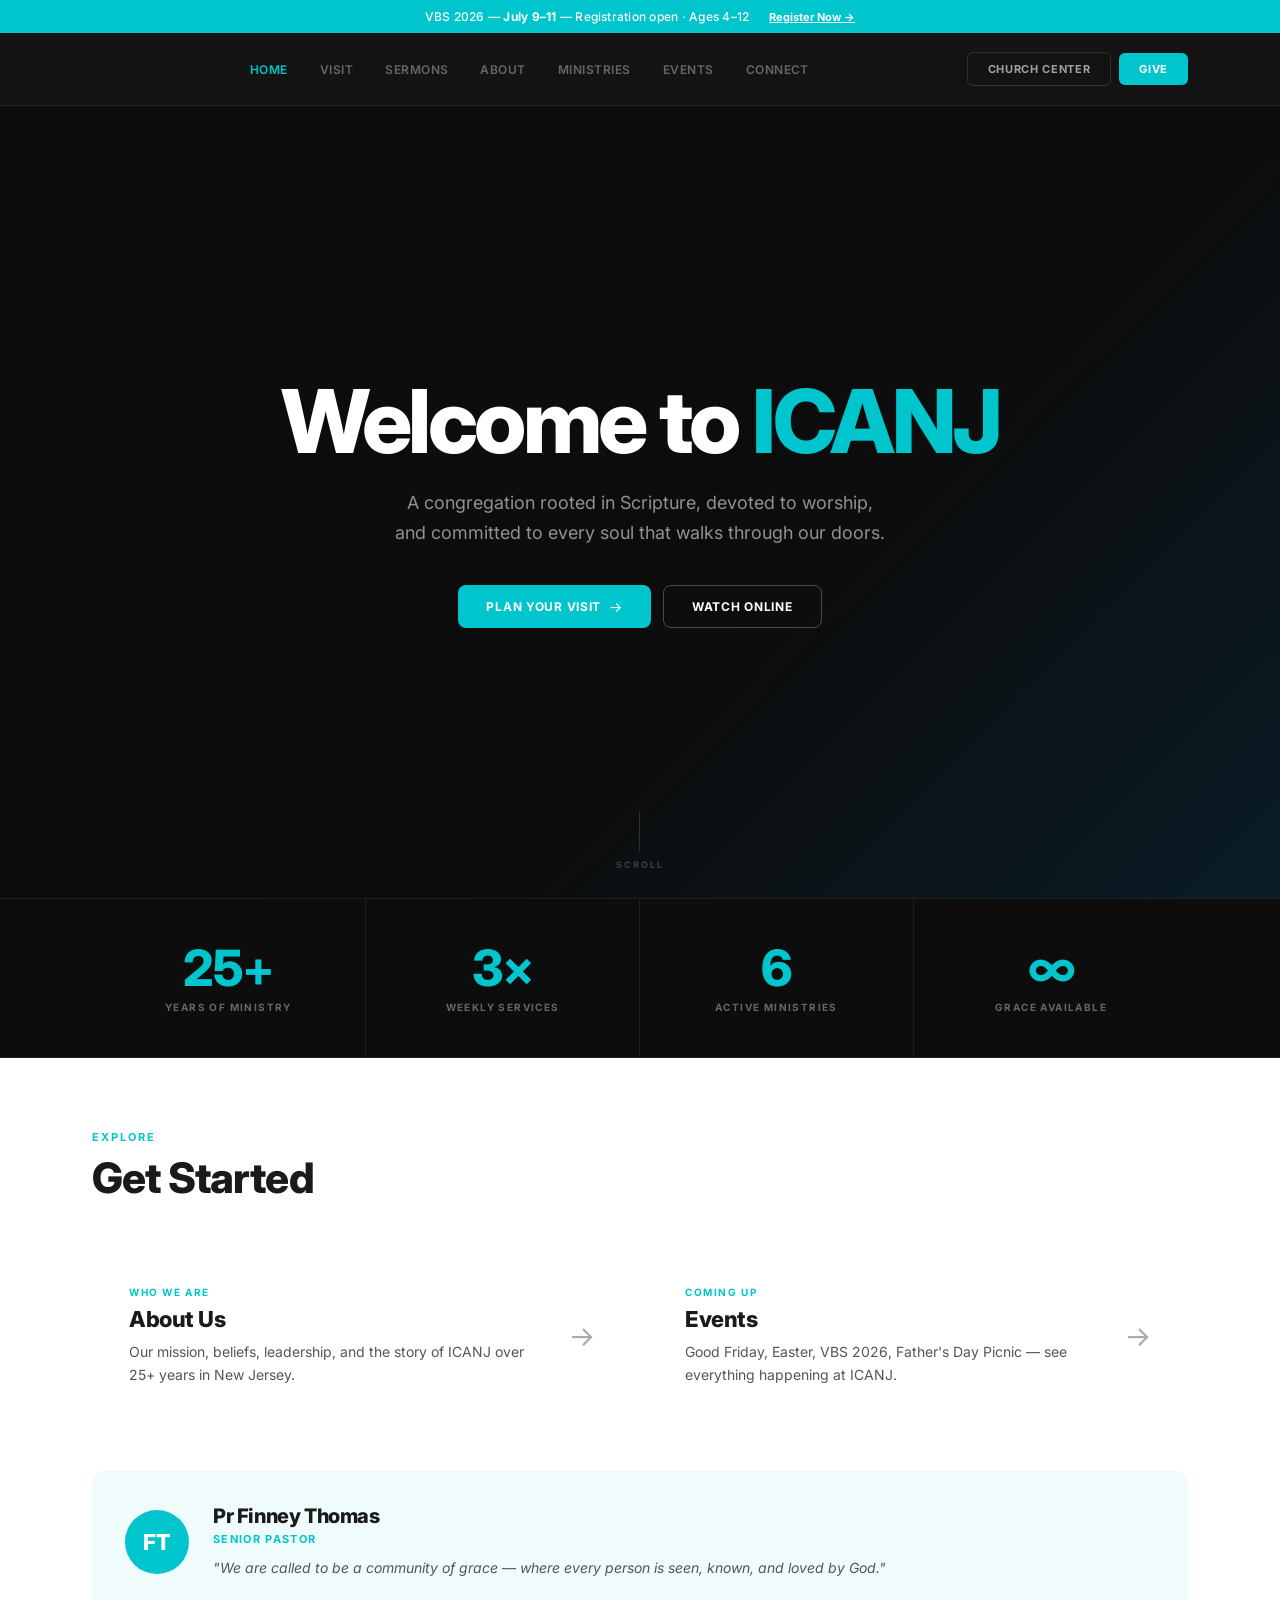
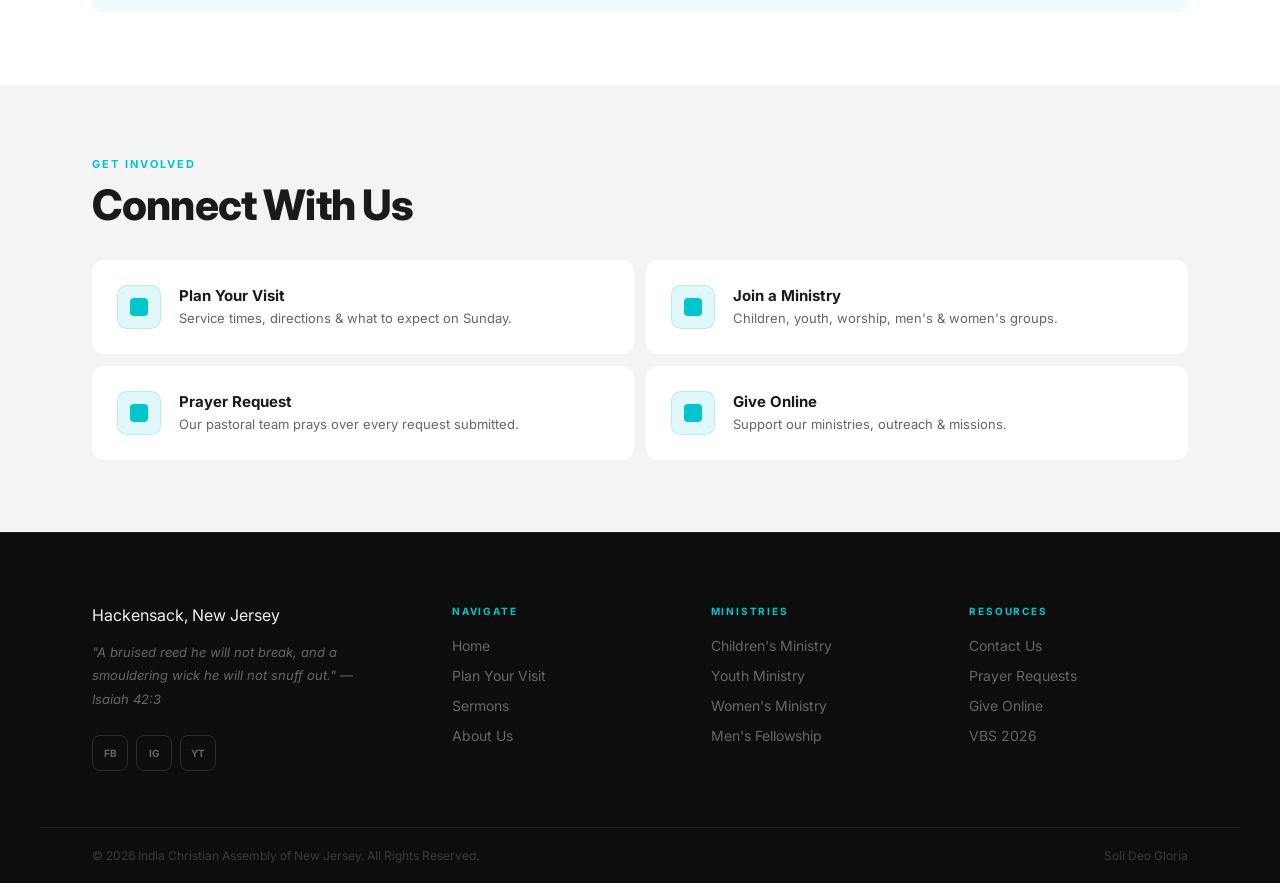
==== index.html @ a358fcdb "Add files via upload" ====
<!DOCTYPE html>
<html lang="en">
<head>
<meta charset="UTF-8"/><meta name="viewport" content="width=device-width,initial-scale=1.0"/>
<title>ICANJ – India Christian Assembly, New Jersey</title>
<link rel="stylesheet" href="style.css"/>
<style>
/* HERO */
.hero{position:relative;min-height:calc(100vh - 108px);display:flex;align-items:center;justify-content:center;overflow:hidden;background:#0d0d0d;}
.hero-vid{position:absolute;inset:0;width:100%;height:100%;pointer-events:none;}
.hero-vid iframe{position:absolute;top:50%;left:50%;transform:translate(-50%,-50%);width:177.78vh;min-width:100%;height:56.25vw;min-height:100%;pointer-events:none;opacity:0.55;}
.hero-overlay{position:absolute;inset:0;background:linear-gradient(135deg,rgba(13,13,13,0.85) 0%,rgba(13,13,13,0.6) 60%,rgba(0,100,160,0.18) 100%);}
.hero-content{position:relative;z-index:2;text-align:center;padding:0 24px;max-width:780px;}
.hero h1{font-family:'Inter',sans-serif;font-size:clamp(44px,7vw,88px);font-weight:800;color:#fff;line-height:1.04;letter-spacing:-0.04em;margin-bottom:20px;}
.hero h1 em{font-style:normal;color:var(--blue);}
.hero-sub{font-size:18px;font-weight:400;color:rgba(255,255,255,0.55);line-height:1.7;max-width:500px;margin:0 auto 36px;}
.hero-btns{display:flex;gap:12px;justify-content:center;flex-wrap:wrap;}
.hero-scroll{position:absolute;bottom:28px;left:50%;transform:translateX(-50%);z-index:2;display:flex;flex-direction:column;align-items:center;gap:8px;}
.hero-scroll-line{width:1px;height:40px;background:rgba(255,255,255,0.15);}
.hero-scroll span{font-size:9px;font-weight:700;letter-spacing:0.22em;text-transform:uppercase;color:rgba(255,255,255,0.2);}

/* QUICK LINKS — 2 big cards */
.quick-links{display:grid;grid-template-columns:1fr 1fr;gap:16px;margin-top:48px;}
.ql-card{background:#ffffff;border:1px solid var(--border);border-radius:14px;padding:36px;display:flex;align-items:center;justify-content:space-between;gap:24px;transition:border-color 0.2s;cursor:pointer;text-decoration:none;color:inherit;}
.ql-card:hover{border-color:var(--blue);}
.ql-card:hover .ql-arrow{color:var(--blue);transform:translateX(4px);}
.ql-eyebrow{font-size:10px;font-weight:700;letter-spacing:0.16em;text-transform:uppercase;color:var(--blue);margin-bottom:8px;}
.ql-title{font-size:22px;font-weight:800;color:#1a1a1a;letter-spacing:-0.02em;margin-bottom:8px;}
.ql-sub{font-size:14px;color:#555;line-height:1.65;}
.ql-arrow{font-size:28px;color:#aaa;transition:all 0.2s;flex-shrink:0;}

/* PASTOR */
.pastor-card{background:#f0fbfc;border:1px solid var(--border);border-radius:14px;padding:32px;display:flex;align-items:center;gap:24px;margin-top:48px;}
.pastor-av{width:64px;height:64px;border-radius:50%;background:var(--blue);display:flex;align-items:center;justify-content:center;font-size:22px;font-weight:800;color:#fff;flex-shrink:0;}
.pastor-name{font-size:20px;font-weight:800;color:#1a1a1a;letter-spacing:-0.02em;margin-bottom:4px;}
.pastor-role{font-size:11px;font-weight:700;letter-spacing:0.12em;text-transform:uppercase;color:var(--blue);margin-bottom:10px;}
.pastor-quote{font-size:14px;color:#555;line-height:1.7;font-style:italic;}

/* STATS */
.stats-band{background:var(--dark);border-top:1px solid var(--border);border-bottom:1px solid var(--border);}
.stats-inner{max-width:1200px;margin:0 auto;padding:0 52px;display:grid;grid-template-columns:repeat(4,1fr);}
.stat{padding:44px 32px;border-right:1px solid var(--border);text-align:center;}
.stat:last-child{border-right:none;}
.stat-n{font-size:50px;font-weight:800;color:var(--blue);letter-spacing:-0.03em;line-height:1;margin-bottom:8px;}
.stat-n b{color:var(--blue);}
.stat-l{font-size:10px;font-weight:700;letter-spacing:0.14em;text-transform:uppercase;color:var(--muted);}

/* CONNECT */
.connect-grid{display:grid;grid-template-columns:repeat(2,1fr);gap:12px;margin-top:32px;}
.cn-card{background:#ffffff;border-radius:12px;padding:24px;display:flex;align-items:center;gap:18px;border:1px solid var(--border);transition:border-color 0.2s;cursor:pointer;text-decoration:none;color:inherit;}
.cn-card:hover{border-color:var(--blue);}
.cn-icon{width:44px;height:44px;border-radius:10px;background:var(--blue-light);border:1px solid rgba(0,197,205,0.2);display:flex;align-items:center;justify-content:center;flex-shrink:0;}
.cn-icon-dot{width:18px;height:18px;background:var(--blue);border-radius:4px;}
.cn-title{font-size:15px;font-weight:700;color:#1a1a1a;margin-bottom:4px;}
.cn-sub{font-size:13px;color:#666;line-height:1.5;}

@media(max-width:1024px){
  .hero{min-height:auto;padding:100px 0 80px;}
  .hero-scroll{display:none;}
  .quick-links{grid-template-columns:1fr;}
  .stats-inner{padding:0 16px;grid-template-columns:repeat(2,1fr);}
  .stat{padding:28px 16px;}
  .connect-grid{grid-template-columns:1fr;}
  .pastor-card{flex-direction:column;text-align:center;}
}
@media(max-width:480px){
  .hero h1{font-size:38px;}
  .stat-n{font-size:38px;}
}
</style>
</head>
<body>
<script src="header.js"></script>

<section class="hero">
  <div class="hero-vid">
    <iframe src="https://www.youtube.com/embed/J9h4VWP13VI?autoplay=1&mute=1&loop=1&playlist=J9h4VWP13VI&controls=0&showinfo=0&rel=0&modestbranding=1&iv_load_policy=3&disablekb=1&playsinline=1&start=8" frameborder="0" allow="autoplay; encrypted-media" allowfullscreen title="Hero background"></iframe>
  </div>
  <div class="hero-overlay"></div>
  <div class="hero-content">
    <h1>Welcome to <em>ICANJ</em></h1>
    <p class="hero-sub">A congregation rooted in Scripture, devoted to worship, and committed to every soul that walks through our doors.</p>
    <div class="hero-btns">
      <a href="visit.html" class="btn btn-primary btn-arrow">Plan Your Visit</a>
      <a href="sermons.html" class="btn btn-outline-light">Watch Online</a>
    </div>
  </div>
  <div class="hero-scroll"><div class="hero-scroll-line"></div><span>Scroll</span></div>
</section>

<div class="stats-band">
  <div class="stats-inner">
    <div class="stat"><div class="stat-n">25<b>+</b></div><div class="stat-l">Years of Ministry</div></div>
    <div class="stat"><div class="stat-n">3<b>×</b></div><div class="stat-l">Weekly Services</div></div>
    <div class="stat"><div class="stat-n">6</div><div class="stat-l">Active Ministries</div></div>
    <div class="stat"><div class="stat-n"><b>∞</b></div><div class="stat-l">Grace Available</div></div>
  </div>
</div>

<section class="section" style="background:#ffffff;">
  <div class="container">
    <span class="eyebrow">Explore</span>
    <h2 class="section-title">Get Started</h2>
    <div class="quick-links">
      <a href="about.html" class="ql-card">
        <div><div class="ql-eyebrow">Who We Are</div><div class="ql-title">About Us</div><p class="ql-sub">Our mission, beliefs, leadership, and the story of ICANJ over 25+ years in New Jersey.</p></div>
        <div class="ql-arrow">→</div>
      </a>
      <a href="events.html" class="ql-card">
        <div><div class="ql-eyebrow">Coming Up</div><div class="ql-title">Events</div><p class="ql-sub">Good Friday, Easter, VBS 2026, Father's Day Picnic — see everything happening at ICANJ.</p></div>
        <div class="ql-arrow">→</div>
      </a>
    </div>
    <div class="pastor-card">
      <div class="pastor-av">FT</div>
      <div>
        <div class="pastor-name">Pr Finney Thomas</div>
        <div class="pastor-role">Senior Pastor</div>
        <div class="pastor-quote">"We are called to be a community of grace — where every person is seen, known, and loved by God."</div>
      </div>
    </div>
  </div>
</section>

<section class="section" style="background:#f4f4f4;">
  <div class="container">
    <span class="eyebrow">Get Involved</span>
    <h2 class="section-title">Connect With Us</h2>
    <div class="connect-grid">
      <a href="visit.html" class="cn-card"><div class="cn-icon"><div class="cn-icon-dot"></div></div><div><div class="cn-title">Plan Your Visit</div><div class="cn-sub">Service times, directions &amp; what to expect on Sunday.</div></div></a>
      <a href="ministries.html" class="cn-card"><div class="cn-icon"><div class="cn-icon-dot"></div></div><div><div class="cn-title">Join a Ministry</div><div class="cn-sub">Children, youth, worship, men's &amp; women's groups.</div></div></a>
      <a href="connect.html" class="cn-card"><div class="cn-icon"><div class="cn-icon-dot"></div></div><div><div class="cn-title">Prayer Request</div><div class="cn-sub">Our pastoral team prays over every request submitted.</div></div></a>
      <a href="https://icanj.churchcenter.com/giving" target="_blank" class="cn-card"><div class="cn-icon"><div class="cn-icon-dot"></div></div><div><div class="cn-title">Give Online</div><div class="cn-sub">Support our ministries, outreach &amp; missions.</div></div></a>
    </div>
  </div>
</section>

<script src="footer.js"></script>
</body>
</html>
---- style.css ----
/* ═══════════════════════════════════════════════════════
   ICANJ — DESIGN SYSTEM v4
   Aesthetic: Dark & Modern
   Font: Inter (all weights)
   Colors: Dark Grey + #00C5CD Modern Teal accent
═══════════════════════════════════════════════════════ */

@import url('https://fonts.googleapis.com/css2?family=Inter:wght@300;400;500;600;700;800&display=swap');

:root {
  --blue:        #00C5CD;
  --blue-dark:   #00a8b5;
  --blue-light:  rgba(0,197,205,0.12);

  /* Dark theme backgrounds */
  --bg:          #141414;
  --bg-soft:     #1c1c1c;
  --bg-card:     #222222;
  --bg-card-2:   #2a2a2a;

  /* Text */
  --ink:         #f0f0f0;
  --body:        #a0a0a0;
  --muted:       #666666;

  /* Borders */
  --border:      rgba(255,255,255,0.07);
  --border-mid:  rgba(255,255,255,0.12);

  /* Dark sections (hero overlay, footer) */
  --dark:        #0d0d0d;
}

*, *::before, *::after { margin:0; padding:0; box-sizing:border-box; }
html { scroll-behavior:smooth; font-size:16px; }
body { font-family:'Inter',sans-serif; background:var(--bg); color:var(--ink); overflow-x:hidden; }
a { text-decoration:none; color:inherit; }
ul { list-style:none; }
button { cursor:pointer; font-family:inherit; }
img { max-width:100%; display:block; }

/* ── ANNOUNCE BAR ── */
.announce-bar {
  background:var(--blue);
  padding:9px 52px;
  display:flex; align-items:center; justify-content:center; gap:20px;
}
.announce-bar p { font-size:12px; font-weight:500; color:#fff; letter-spacing:0.02em; }
.announce-bar a { font-size:11px; font-weight:700; color:#fff; text-decoration:underline; white-space:nowrap; }

/* ── HEADER ── */
.site-header {
  background:rgba(20,20,20,0.96);
  backdrop-filter:blur(12px);
  border-bottom:1px solid var(--border);
  position:sticky; top:0; z-index:200;
}
.header-inner {
  max-width:1200px; margin:0 auto;
  display:flex; align-items:center; justify-content:space-between;
  padding:0 52px; height:72px;
}
.logo { display:flex; align-items:center; gap:10px; }
.logo img { height:44px; object-fit:contain; }
.site-nav { display:flex; align-items:center; gap:4px; }
.nav-link {
  font-family:'Inter',sans-serif;
  font-size:12px; font-weight:600; letter-spacing:0.04em; text-transform:uppercase;
  color:var(--muted); padding:8px 14px; background:none; border:none;
  border-radius:6px; transition:all 0.2s;
}
.nav-link:hover { color:var(--blue); background:var(--bg-soft); }
.nav-link.active { color:var(--blue); }
.header-actions { display:flex; align-items:center; gap:8px; }
.btn-cc {
  font-family:'Inter',sans-serif;
  font-size:11px; font-weight:700; letter-spacing:0.06em; text-transform:uppercase;
  padding:9px 20px; background:transparent; color:var(--body);
  border:1px solid var(--border-mid); border-radius:6px; transition:all 0.2s;
}
.btn-cc:hover { color:var(--ink); border-color:rgba(255,255,255,0.25); }
.btn-give {
  font-family:'Inter',sans-serif;
  font-size:11px; font-weight:700; letter-spacing:0.06em; text-transform:uppercase;
  padding:9px 20px; background:var(--blue); color:#fff;
  border:none; border-radius:6px; transition:background 0.2s;
}
.btn-give:hover { background:var(--blue-dark); }

/* ── BUTTONS ── */
.btn {
  display:inline-flex; align-items:center; gap:8px;
  font-family:'Inter',sans-serif;
  font-size:12px; font-weight:700; letter-spacing:0.06em; text-transform:uppercase;
  padding:13px 28px; border:none; border-radius:8px; cursor:pointer; transition:all 0.2s;
}
.btn-primary { background:var(--blue); color:#fff; }
.btn-primary:hover { background:var(--blue-dark); }
.btn-dark { background:var(--bg-card-2); color:var(--ink); border:1px solid var(--border-mid); }
.btn-dark:hover { border-color:var(--blue); color:var(--blue); }
.btn-outline-light { background:transparent; color:#fff; border:1.5px solid rgba(255,255,255,0.25); }
.btn-outline-light:hover { border-color:#fff; background:rgba(255,255,255,0.06); }
.btn-outline-dark { background:transparent; color:var(--body); border:1px solid var(--border-mid); border-radius:8px; }
.btn-outline-dark:hover { border-color:var(--blue); color:var(--blue); }
.btn-arrow::after { content:'→'; font-size:14px; font-weight:400; }

/* ── LAYOUT ── */
.container { max-width:1200px; margin:0 auto; padding:0 52px; }
.section { padding:88px 0; }

/* ── TYPOGRAPHY ── */
.eyebrow {
  font-family:'Inter',sans-serif;
  font-size:11px; font-weight:700; letter-spacing:0.18em; text-transform:uppercase;
  color:var(--blue); margin-bottom:10px; display:block;
}
.section-title {
  font-family:'Inter',sans-serif;
  font-size:clamp(28px,3.5vw,42px); font-weight:800;
  color:var(--blue); line-height:1.12; letter-spacing:-0.02em; margin-bottom:16px;
}
.section-title.on-dark { color:var(--blue); }
.section-body {
  font-family:'Inter',sans-serif;
  font-size:16px; font-weight:400; color:var(--body); line-height:1.8;
}

/* ── PAGE MASTHEAD ── */
.page-masthead {
  background:var(--dark);
  padding:80px 52px 72px; position:relative; overflow:hidden;
}
.page-masthead::after {
  content:''; position:absolute; bottom:0; left:0; right:0; height:2px;
  background:var(--blue);
}
.page-masthead .eyebrow { color:rgba(0,197,205,0.75); }
.page-masthead h1 {
  font-family:'Inter',sans-serif;
  font-size:clamp(40px,6vw,76px); font-weight:800;
  color:var(--blue); line-height:1.06; letter-spacing:-0.03em; margin-bottom:14px;
}
.page-masthead p {
  font-family:'Inter',sans-serif; font-size:17px; font-weight:400;
  color:rgba(255,255,255,0.38); max-width:480px; line-height:1.7;
}

/* ── VERSE BAND ── */
.verse-band {
  background:var(--dark); padding:80px 52px; text-align:center;
  border-top:1px solid var(--border); border-bottom:1px solid var(--border);
}
.verse-band blockquote { max-width:660px; margin:0 auto; }
.verse-band blockquote p {
  font-family:'Inter',sans-serif;
  font-size:clamp(20px,3vw,32px); font-weight:600; font-style:italic;
  color:var(--ink); line-height:1.6; margin-bottom:20px;
}
.verse-band blockquote cite {
  font-family:'Inter',sans-serif; font-size:11px; font-weight:700;
  letter-spacing:0.22em; text-transform:uppercase; color:var(--blue); font-style:normal;
}

/* ── CARDS ── */
.card {
  background:var(--bg-card); border:1px solid var(--border);
  border-radius:12px; padding:28px; transition:border-color 0.2s;
}
.card:hover { border-color:var(--blue); }

/* ── FORMS ── */
.field { margin-bottom:18px; }
.field label { display:block; font-family:'Inter',sans-serif; font-size:11px; font-weight:700; letter-spacing:0.12em; text-transform:uppercase; color:var(--muted); margin-bottom:7px; }
.field input, .field textarea, .field select {
  width:100%; padding:11px 14px;
  border:1px solid var(--border-mid); border-radius:8px;
  background:var(--bg-soft); font-size:15px; font-family:'Inter',sans-serif;
  color:var(--ink); outline:none; transition:border-color 0.2s; -webkit-appearance:none;
}
.field input:focus, .field textarea:focus, .field select:focus { border-color:var(--blue); background:var(--bg-card); }
.field textarea { height:110px; resize:vertical; }
.field-row { display:grid; grid-template-columns:1fr 1fr; gap:14px; }
.field select option { background:var(--bg-card); color:var(--ink); }

/* ── FAQ ── */
.faq-item { border-bottom:1px solid var(--border); }
.faq-item:first-of-type { border-top:1px solid var(--border); }
.faq-trigger {
  width:100%; display:flex; justify-content:space-between; align-items:center;
  padding:22px 0; background:none; border:none; text-align:left;
  font-family:'Inter',sans-serif; font-size:17px; font-weight:600; color:var(--ink);
  transition:color 0.2s; cursor:pointer;
}
.faq-trigger:hover { color:var(--blue); }
.faq-icon { font-size:24px; color:var(--muted); flex-shrink:0; margin-left:20px; transition:transform 0.3s ease; }
.faq-item.open .faq-icon { transform:rotate(45deg); color:var(--blue); }
.faq-body { display:none; padding:0 0 22px; }
.faq-item.open .faq-body { display:block; }
.faq-body p { font-size:15px; color:var(--body); line-height:1.8; }

/* ── FOOTER ── */
.site-footer { background:var(--dark); border-top:1px solid var(--border); }
.footer-upper {
  max-width:1200px; margin:0 auto;
  display:grid; grid-template-columns:280px 1fr;
  gap:80px; padding:72px 52px 56px;
  border-bottom:1px solid var(--border);
}
.footer-brand-verse {
  font-size:13px; font-style:italic; color:var(--muted); line-height:1.8; margin:16px 0 24px;
}
.footer-social { display:flex; gap:8px; }
.fsoc-btn {
  width:36px; height:36px; border-radius:8px; border:1px solid var(--border-mid);
  display:flex; align-items:center; justify-content:center;
  font-size:10px; font-weight:700; color:var(--muted);
  transition:all 0.2s; text-decoration:none;
}
.fsoc-btn:hover { background:var(--blue); border-color:var(--blue); color:#fff; }
.footer-nav-cols { display:grid; grid-template-columns:repeat(3,1fr); gap:40px; }
.footer-col h5 {
  font-size:10px; font-weight:700; letter-spacing:0.18em; text-transform:uppercase;
  color:var(--blue); margin-bottom:18px;
}
.footer-col ul { display:flex; flex-direction:column; gap:10px; }
.footer-col ul li a { font-size:14px; font-weight:400; color:var(--muted); transition:color 0.2s; }
.footer-col ul li a:hover { color:var(--ink); }
.footer-lower {
  max-width:1200px; margin:0 auto;
  display:flex; justify-content:space-between; align-items:center; padding:20px 52px;
}
.footer-lower p { font-size:12px; color:var(--muted); opacity:0.5; }

/* ── HAMBURGER ── */
.menu-toggle {
  display:none; flex-direction:column; justify-content:center;
  align-items:center; gap:5px; width:40px; height:40px;
  background:none; border:1px solid var(--border-mid);
  cursor:pointer; padding:8px; flex-shrink:0; border-radius:6px; transition:all 0.2s;
}
.menu-toggle:hover { border-color:var(--blue); }
.menu-toggle span { display:block; width:18px; height:1.5px; background:var(--body); transition:all 0.3s ease; transform-origin:center; }
.menu-toggle.open span:nth-child(1) { transform:translateY(6.5px) rotate(45deg); }
.menu-toggle.open span:nth-child(2) { opacity:0; transform:scaleX(0); }
.menu-toggle.open span:nth-child(3) { transform:translateY(-6.5px) rotate(-45deg); }

/* ── MOBILE NAV ── */
.mobile-nav { display:none; position:fixed; top:0; left:0; right:0; bottom:0; z-index:300; pointer-events:none; }
.mobile-nav-backdrop { position:absolute; inset:0; background:rgba(0,0,0,0.7); opacity:0; transition:opacity 0.3s ease; }
.mobile-nav-panel {
  position:absolute; top:0; right:0; bottom:0; width:min(320px,85vw);
  background:var(--bg-soft); border-left:1px solid var(--border);
  display:flex; flex-direction:column;
  transform:translateX(100%); transition:transform 0.35s cubic-bezier(0.16,1,0.3,1);
  overflow-y:auto; padding-bottom:32px;
}
.mobile-nav.open { pointer-events:all; }
.mobile-nav.open .mobile-nav-backdrop { opacity:1; }
.mobile-nav.open .mobile-nav-panel { transform:translateX(0); }
.mobile-nav-header { display:flex; align-items:center; justify-content:space-between; padding:20px 24px; border-bottom:1px solid var(--border); flex-shrink:0; }
.mobile-nav-close { width:36px; height:36px; background:none; border:1px solid var(--border-mid); border-radius:6px; display:flex; align-items:center; justify-content:center; font-size:18px; color:var(--muted); cursor:pointer; transition:all 0.2s; }
.mobile-nav-close:hover { background:var(--blue); color:#fff; border-color:var(--blue); }
.mobile-nav-links { padding:12px 0; border-bottom:1px solid var(--border); flex-shrink:0; }
.mobile-nav-link { display:flex; align-items:center; justify-content:space-between; padding:14px 24px; font-size:12px; font-weight:700; letter-spacing:0.08em; text-transform:uppercase; color:var(--muted); transition:all 0.2s; border-bottom:1px solid var(--border); }
.mobile-nav-link:last-child { border-bottom:none; }
.mobile-nav-link:hover, .mobile-nav-link.active { color:var(--ink); background:var(--bg-card); }
.mobile-nav-link.active { color:var(--blue); }
.mobile-nav-link::after { content:'→'; font-size:16px; color:var(--border-mid); font-weight:400; }
.mobile-nav-actions { padding:20px 24px; display:flex; flex-direction:column; gap:10px; flex-shrink:0; }
.mobile-nav-actions .btn-cc, .mobile-nav-actions .btn-give { width:100%; text-align:center; padding:13px 20px; display:block; font-size:11px; }

/* ── RESPONSIVE ── */
@media (max-width:1024px) {
  .announce-bar { padding:9px 16px; flex-direction:column; gap:4px; text-align:center; }
  .header-inner { padding:0 16px; height:64px; }
  .logo img { height:36px; }
  .site-nav { display:none; }
  .header-actions { display:none; }
  .menu-toggle { display:flex; }
  .mobile-nav { display:block; }
  .container { padding:0 16px; }
  .section { padding:60px 0; }
  .page-masthead { padding:52px 16px 48px; }
  .verse-band { padding:60px 16px; }
  .footer-upper { grid-template-columns:1fr; gap:32px; padding:48px 16px 32px; }
  .footer-nav-cols { grid-template-columns:1fr 1fr; gap:24px; }
  .footer-lower { padding:16px; flex-direction:column; gap:6px; text-align:center; }
  .field-row { grid-template-columns:1fr; }
}
@media (max-width:480px) {
  .container { padding:0 12px; }
  .section { padding:48px 0; }
  .footer-nav-cols { grid-template-columns:1fr; }
}

/* ── LIGHT SECTION OVERRIDE ── */
.section-light {
  background:#ffffff !important;
  color:#1a1a1a;
}
.section-light .eyebrow { color:#00C5CD; }
.section-light .section-title { color:#00C5CD; }
.section-light .section-body { color:#555555; }
.section-light .card {
  background:#f7f7f7;
  border-color:#e8e8e8;
}
.section-light .card:hover { border-color:#00C5CD; }
.section-light p { color:#555555; }
.section-light h3 { color:#1a1a1a; }

/* ── LIGHT BACKGROUND OVERRIDES ── */
/* When sections use white or light grey backgrounds,
   titles must be dark and body text readable */
section[style*="background:#ffffff"] .section-title,
section[style*="background:#f4f4f4"] .section-title,
.faq-section .section-title { color:#1a1a1a !important; }

section[style*="background:#ffffff"] .section-body,
section[style*="background:#f4f4f4"] .section-body { color:#555555 !important; }

section[style*="background:#ffffff"] .faq-trigger,
section[style*="background:#f4f4f4"] .faq-trigger,
.faq-section .faq-trigger { color:#1a1a1a !important; }

section[style*="background:#ffffff"] .faq-item,
section[style*="background:#f4f4f4"] .faq-item,
.faq-section .faq-item { border-color:#e0e0e0 !important; }

section[style*="background:#ffffff"] .faq-body p,
section[style*="background:#f4f4f4"] .faq-body p,
.faq-section .faq-body p { color:#555555 !important; }

section[style*="background:#ffffff"] .faq-icon,
section[style*="background:#f4f4f4"] .faq-icon,
.faq-section .faq-icon { color:#999 !important; }

/* Card text on light backgrounds */
section[style*="background:#ffffff"] .ev-title,
section[style*="background:#f4f4f4"] .ev-title { color:#1a1a1a !important; }

section[style*="background:#ffffff"] .ev-body,
section[style*="background:#f4f4f4"] .ev-body { color:#555 !important; }

section[style*="background:#ffffff"] .ev-card,
section[style*="background:#f4f4f4"] .ev-card { border-color:#e8e8e8 !important; }

section[style*="background:#ffffff"] .min-title,
section[style*="background:#f4f4f4"] .min-title { color:#1a1a1a !important; }

section[style*="background:#ffffff"] .min-body,
section[style*="background:#f4f4f4"] .min-body { color:#555 !important; }

section[style*="background:#ffffff"] .min-card,
section[style*="background:#f4f4f4"] .min-card { border-color:#e8e8e8 !important; background:#fff !important; }

section[style*="background:#ffffff"] .belief-title,
section[style*="background:#f4f4f4"] .belief-title { color:#1a1a1a !important; }

section[style*="background:#ffffff"] .belief-body,
section[style*="background:#f4f4f4"] .belief-body { color:#555 !important; }

section[style*="background:#ffffff"] .belief-card,
section[style*="background:#f4f4f4"] .belief-card { border-color:#e8e8e8 !important; background:#fff !important; }

section[style*="background:#ffffff"] .series-title,
section[style*="background:#f4f4f4"] .series-title { color:#1a1a1a !important; }

section[style*="background:#ffffff"] .series-body,
section[style*="background:#f4f4f4"] .series-body { color:#555 !important; }

section[style*="background:#ffffff"] .series-card,
section[style*="background:#f4f4f4"] .series-card { border-color:#e8e8e8 !important; background:#fff !important; }

section[style*="background:#ffffff"] .leader-name,
section[style*="background:#f4f4f4"] .leader-name { color:#1a1a1a !important; }

section[style*="background:#ffffff"] .leader-card,
section[style*="background:#f4f4f4"] .leader-card { border-color:#e8e8e8 !important; background:#fff !important; }

section[style*="background:#ffffff"] .tl-title,
section[style*="background:#f4f4f4"] .tl-title { color:#1a1a1a !important; }

section[style*="background:#ffffff"] .tl-body,
section[style*="background:#f4f4f4"] .tl-body { color:#555 !important; }

section[style*="background:#ffffff"] .vr-title,
section[style*="background:#f4f4f4"] .vr-title { color:#1a1a1a !important; }

section[style*="background:#ffffff"] .form-panel h3,
section[style*="background:#f4f4f4"] .form-panel h3 { color:#1a1a1a !important; }

section[style*="background:#ffffff"] .form-panel,
section[style*="background:#f4f4f4"] .form-panel { background:#fff !important; border-color:#e8e8e8 !important; }

section[style*="background:#ffffff"] .field label,
section[style*="background:#f4f4f4"] .field label { color:#888 !important; }

section[style*="background:#ffffff"] .field input,
section[style*="background:#ffffff"] .field textarea,
section[style*="background:#ffffff"] .field select,
section[style*="background:#f4f4f4"] .field input,
section[style*="background:#f4f4f4"] .field textarea,
section[style*="background:#f4f4f4"] .field select {
  background:#f9f9f9 !important; border-color:#ddd !important; color:#1a1a1a !important;
}

section[style*="background:#ffffff"] .soc-name,
section[style*="background:#f4f4f4"] .soc-name { color:#1a1a1a !important; }

section[style*="background:#ffffff"] .soc-card,
section[style*="background:#f4f4f4"] .soc-card { border-color:#e8e8e8 !important; background:#fff !important; }

section[style*="background:#ffffff"] .info-card,
section[style*="background:#f4f4f4"] .info-card { border-color:#e8e8e8 !important; background:#fff !important; }

section[style*="background:#ffffff"] .ic-val,
section[style*="background:#f4f4f4"] .ic-val { color:#1a1a1a !important; }

/* Reduce excessive padding between sections */
.section { padding:72px 0; }
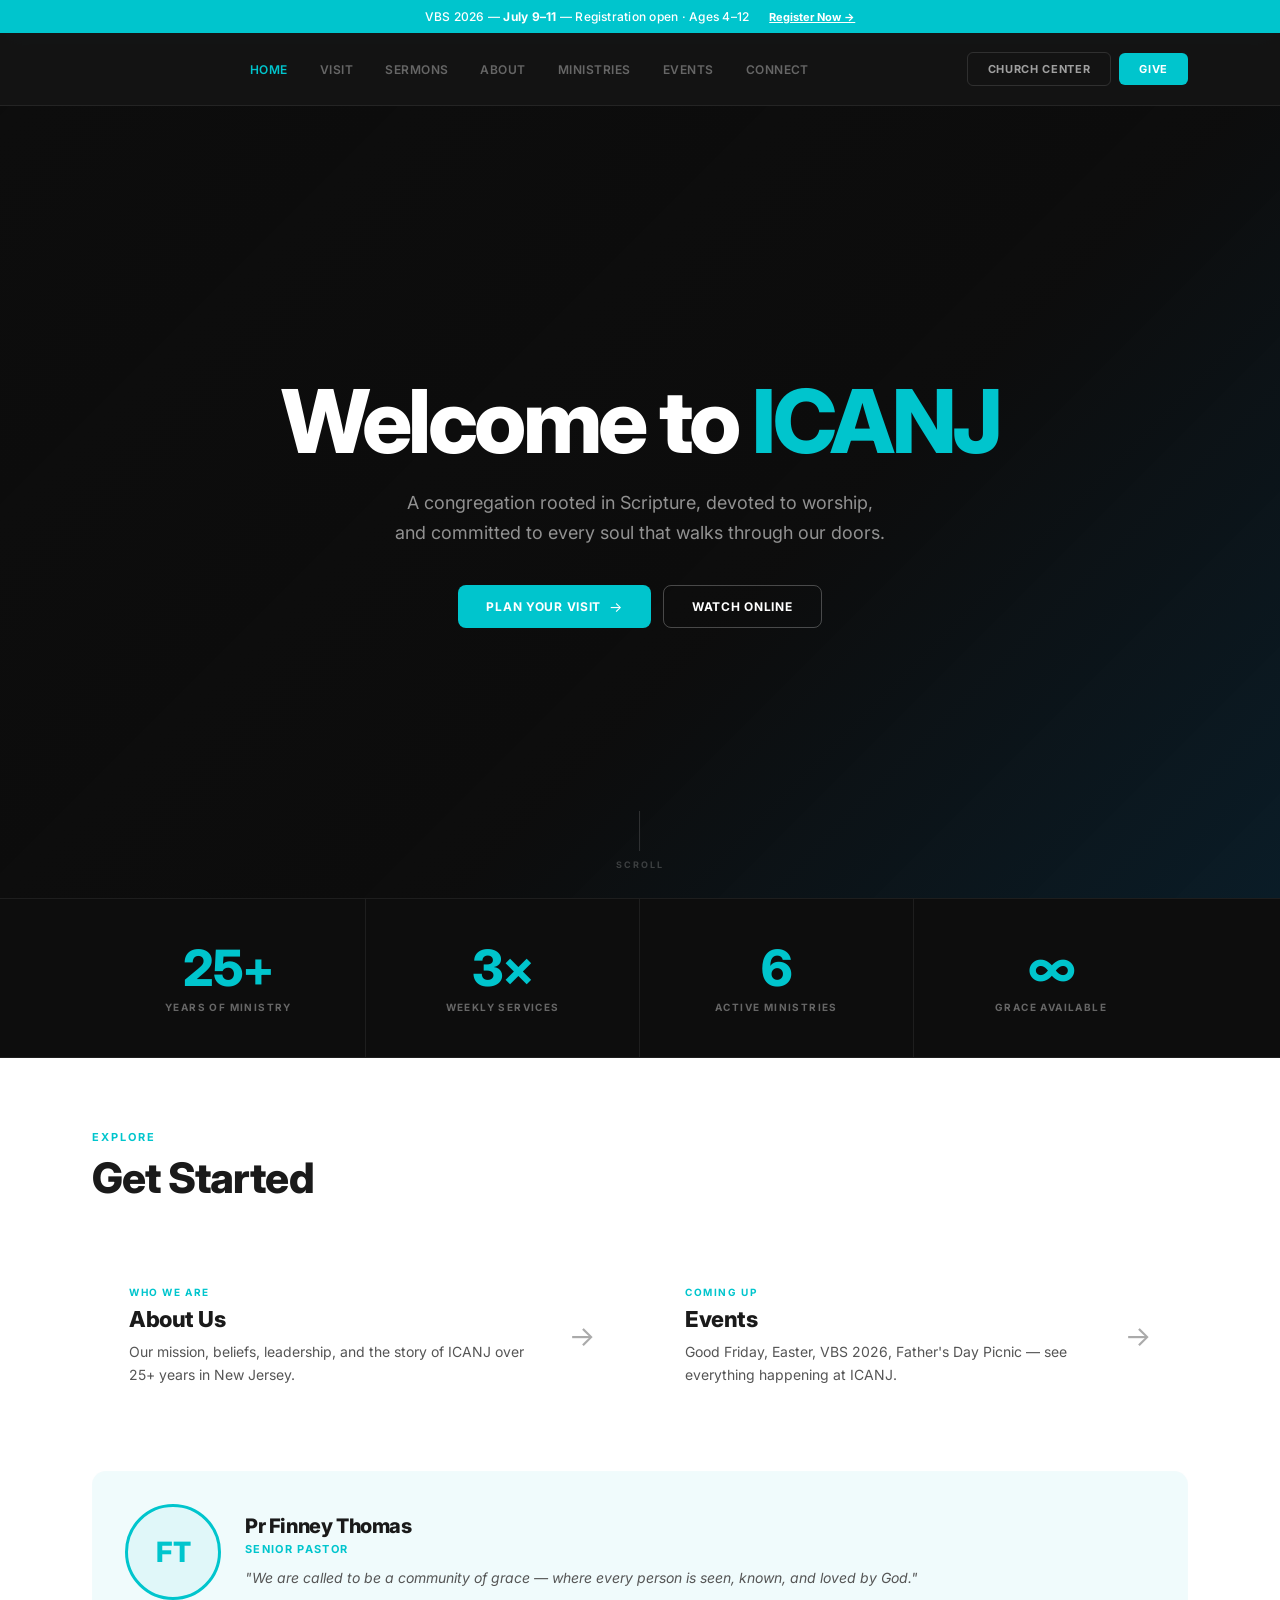
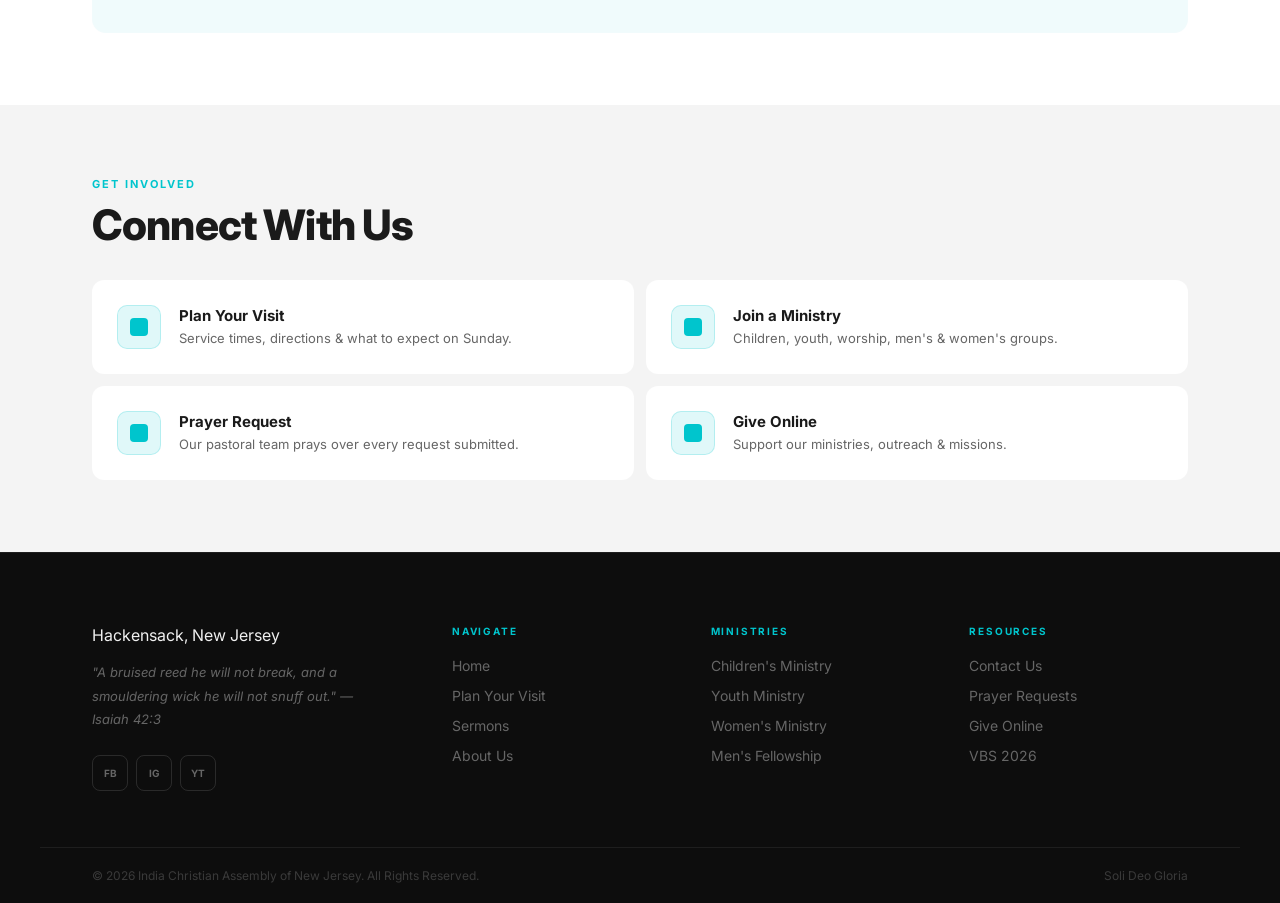
==== commit f8e4d644: "Add files via upload" ====
--- a/index.html
+++ b/index.html
@@ -31,7 +31,9 @@
 
 /* PASTOR */
 .pastor-card{background:#f0fbfc;border:1px solid var(--border);border-radius:14px;padding:32px;display:flex;align-items:center;gap:24px;margin-top:48px;}
-.pastor-av{width:64px;height:64px;border-radius:50%;background:var(--blue);display:flex;align-items:center;justify-content:center;font-size:22px;font-weight:800;color:#fff;flex-shrink:0;}
+.pastor-av{width:96px;height:96px;border-radius:50%;background:#e0f7f9;border:3px solid var(--blue);flex-shrink:0;overflow:hidden;display:flex;align-items:center;justify-content:center;}
+.pastor-av img{width:100%;height:100%;object-fit:cover;}
+.pastor-av-fallback{font-size:28px;font-weight:800;color:var(--blue);}
 .pastor-name{font-size:20px;font-weight:800;color:#1a1a1a;letter-spacing:-0.02em;margin-bottom:4px;}
 .pastor-role{font-size:11px;font-weight:700;letter-spacing:0.12em;text-transform:uppercase;color:var(--blue);margin-bottom:10px;}
 .pastor-quote{font-size:14px;color:#555;line-height:1.7;font-style:italic;}
@@ -112,7 +114,10 @@
       </a>
     </div>
     <div class="pastor-card">
-      <div class="pastor-av">FT</div>
+      <div class="pastor-av">
+        <img src="https://images.unsplash.com/photo-1507003211169-0a1dd7228f2d?w=200&h=200&fit=crop&q=80" alt="Pr Finney Thomas" onerror="this.style.display='none';this.nextElementSibling.style.display='flex'"/>
+        <span class="pastor-av-fallback" style="display:none;">FT</span>
+      </div>
       <div>
         <div class="pastor-name">Pr Finney Thomas</div>
         <div class="pastor-role">Senior Pastor</div>
@@ -137,4 +142,4 @@
 
 <script src="footer.js"></script>
 </body>
-</html>
+</html>
--- a/style.css
+++ b/style.css
@@ -419,3 +419,23 @@
 
 /* Reduce excessive padding between sections */
 .section { padding:72px 0; }
+
+/* ── IMAGE FOLDER STRUCTURE ──
+   Place your images in an "images/" folder next to your HTML files:
+
+   images/
+   ├── pastor-finney-thomas.jpg     → Homepage + About pastor photo (400×400px)
+   ├── church-community.jpg         → About mission section (800×1000px)
+   ├── vbs-2026.jpg                 → Events featured banner (760×520px)
+   ├── ministry-children.jpg        → Children's Ministry card (600×360px)
+   ├── ministry-youth.jpg           → Youth Ministry card (600×360px)
+   ├── ministry-worship.jpg         → Worship Team card (600×360px)
+   ├── ministry-women.jpg           → Women's Ministry card (600×360px)
+   ├── ministry-men.jpg             → Men's Fellowship card (600×360px)
+   ├── ministry-outreach.jpg        → Outreach card (600×360px)
+   ├── series-romans.jpg            → Romans series thumbnail (600×320px)
+   ├── series-faith-over-fear.jpg   → Faith Over Fear thumbnail (600×320px)
+   └── series-prayer.jpg            → Power of Prayer thumbnail (600×320px)
+
+   All images fall back gracefully — placeholders show if image is missing.
+── */
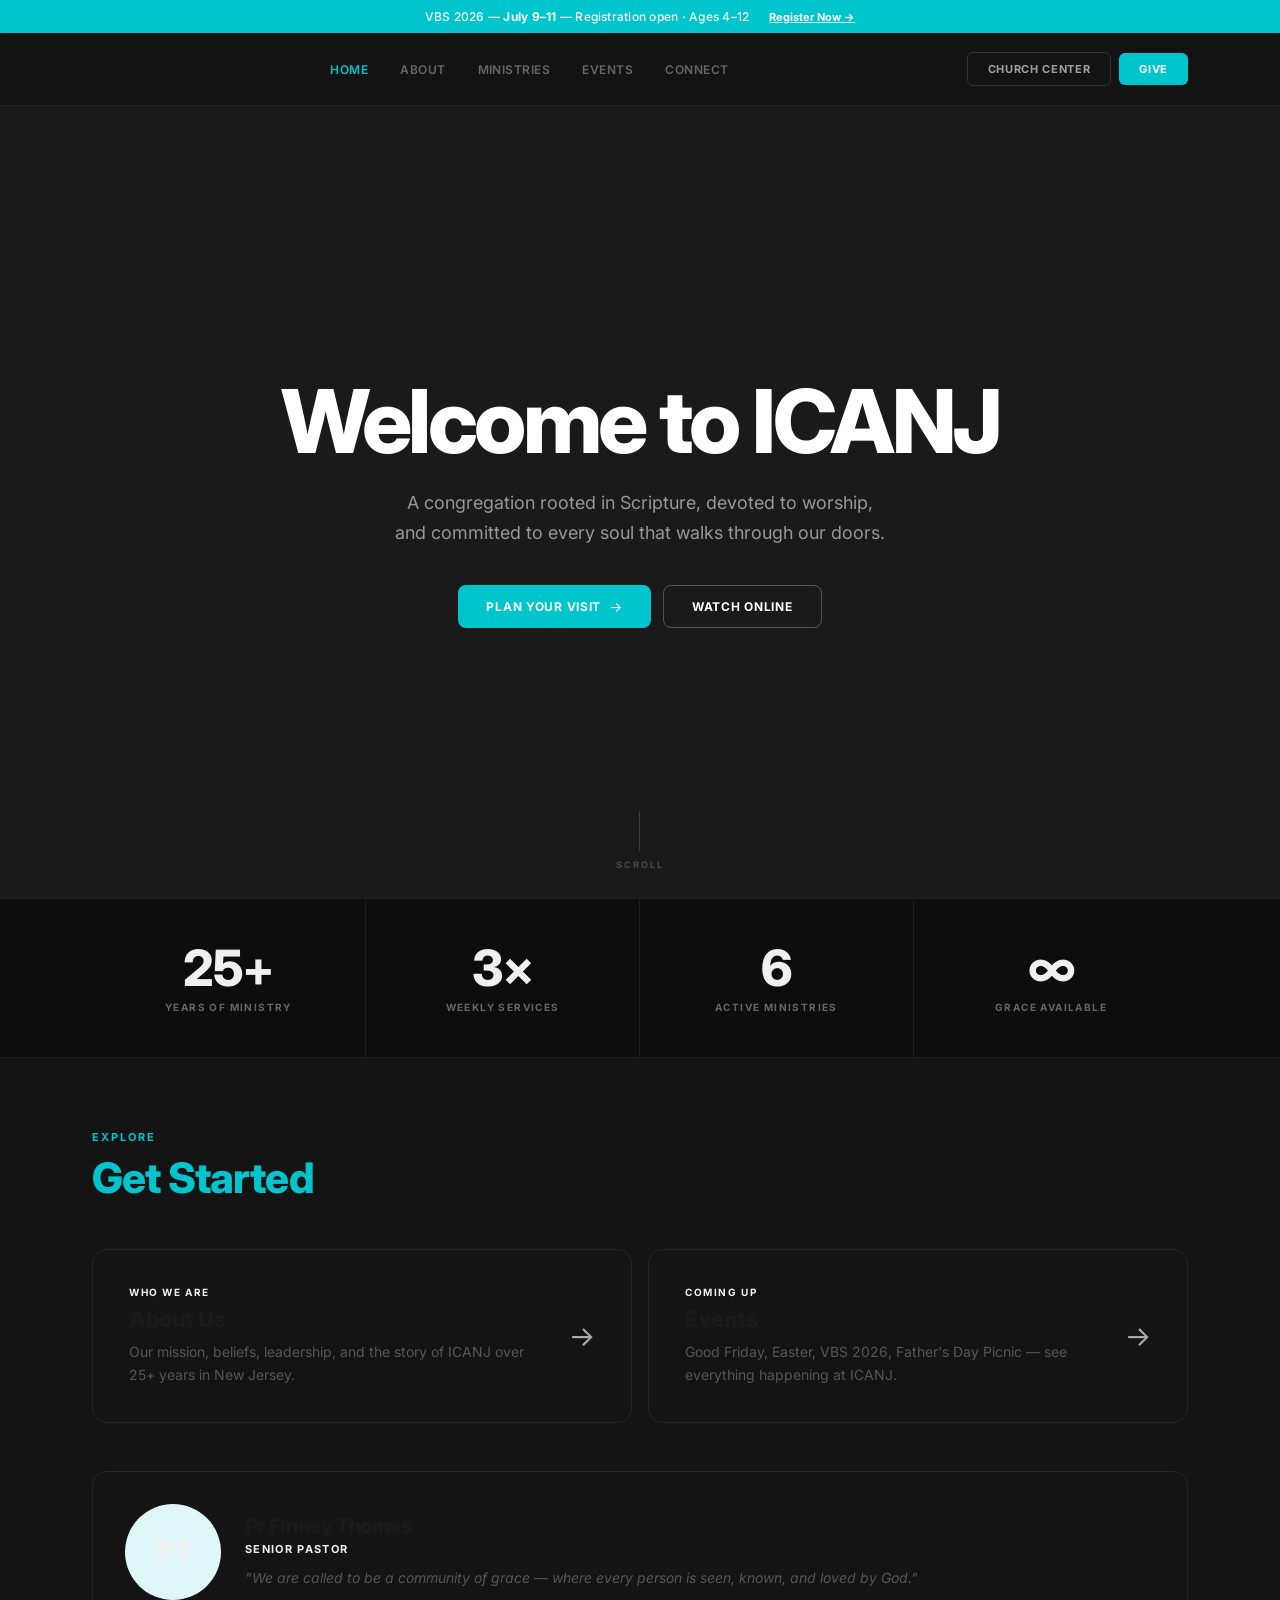
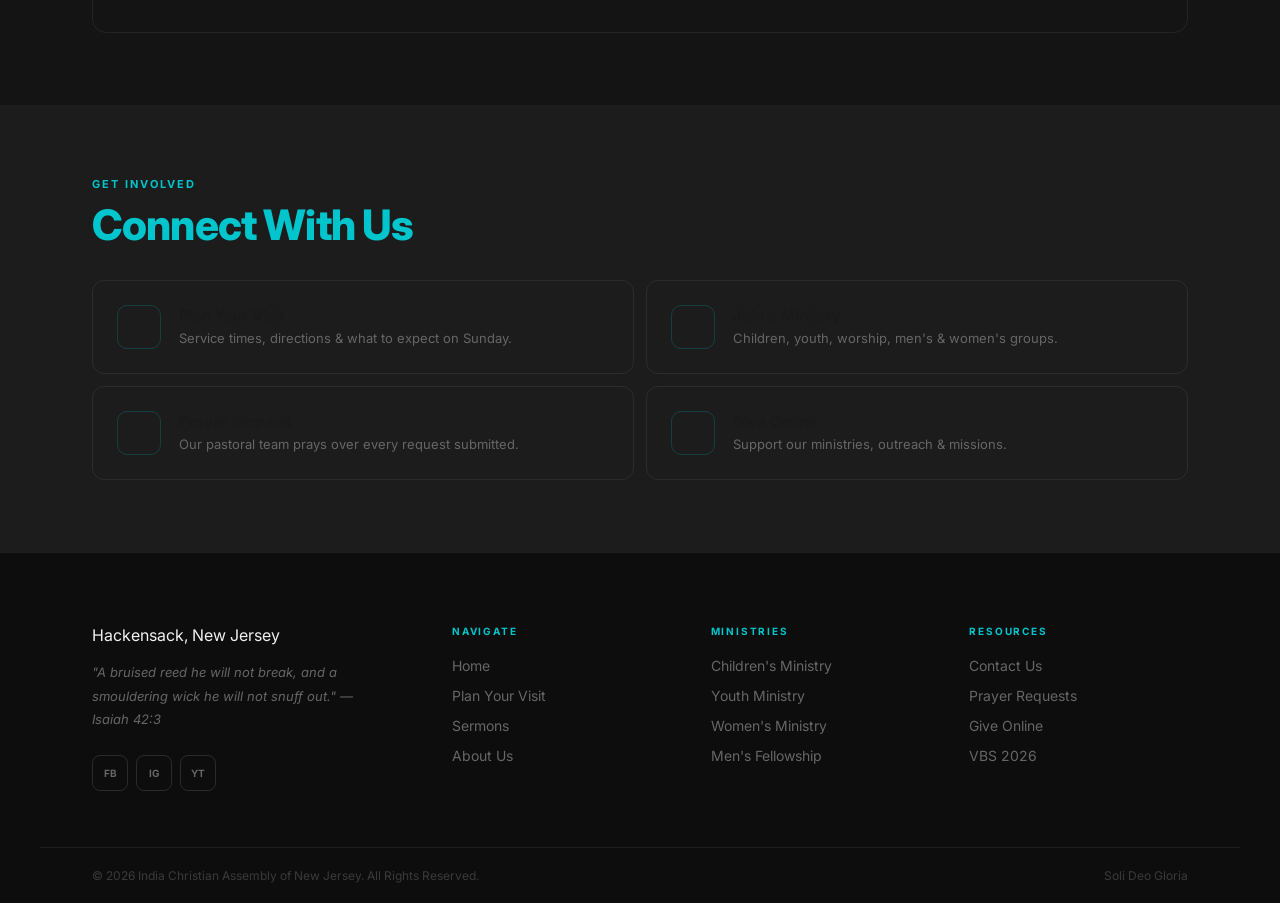
==== commit 0d392bb2: "Update index.html" ====
--- a/index.html
+++ b/index.html
@@ -6,13 +6,13 @@
 <link rel="stylesheet" href="style.css"/>
 <style>
 /* HERO */
-.hero{position:relative;min-height:calc(100vh - 108px);display:flex;align-items:center;justify-content:center;overflow:hidden;background:#0d0d0d;}
+.hero{position:relative;min-height:calc(100vh - 108px);display:flex;align-items:center;justify-content:center;overflow:hidden;background:#1a1a1a;}
 .hero-vid{position:absolute;inset:0;width:100%;height:100%;pointer-events:none;}
-.hero-vid iframe{position:absolute;top:50%;left:50%;transform:translate(-50%,-50%);width:177.78vh;min-width:100%;height:56.25vw;min-height:100%;pointer-events:none;opacity:0.55;}
-.hero-overlay{position:absolute;inset:0;background:linear-gradient(135deg,rgba(13,13,13,0.85) 0%,rgba(13,13,13,0.6) 60%,rgba(0,100,160,0.18) 100%);}
+.hero-vid iframe{position:absolute;top:50%;left:50%;transform:translate(-50%,-50%);width:177.78vh;min-width:100%;height:56.25vw;min-height:100%;pointer-events:none;opacity:1;}
+.hero-overlay{position:absolute;inset:0;background:transparent;}
 .hero-content{position:relative;z-index:2;text-align:center;padding:0 24px;max-width:780px;}
 .hero h1{font-family:'Inter',sans-serif;font-size:clamp(44px,7vw,88px);font-weight:800;color:#fff;line-height:1.04;letter-spacing:-0.04em;margin-bottom:20px;}
-.hero h1 em{font-style:normal;color:var(--blue);}
+.hero h1 em{font-style:normal;color:var(--teal);}
 .hero-sub{font-size:18px;font-weight:400;color:rgba(255,255,255,0.55);line-height:1.7;max-width:500px;margin:0 auto 36px;}
 .hero-btns{display:flex;gap:12px;justify-content:center;flex-wrap:wrap;}
 .hero-scroll{position:absolute;bottom:28px;left:50%;transform:translateX(-50%);z-index:2;display:flex;flex-direction:column;align-items:center;gap:8px;}
@@ -21,21 +21,21 @@
 
 /* QUICK LINKS — 2 big cards */
 .quick-links{display:grid;grid-template-columns:1fr 1fr;gap:16px;margin-top:48px;}
-.ql-card{background:#ffffff;border:1px solid var(--border);border-radius:14px;padding:36px;display:flex;align-items:center;justify-content:space-between;gap:24px;transition:border-color 0.2s;cursor:pointer;text-decoration:none;color:inherit;}
-.ql-card:hover{border-color:var(--blue);}
-.ql-card:hover .ql-arrow{color:var(--blue);transform:translateX(4px);}
-.ql-eyebrow{font-size:10px;font-weight:700;letter-spacing:0.16em;text-transform:uppercase;color:var(--blue);margin-bottom:8px;}
+.ql-card{background:var(--bg-white);border:1px solid var(--border);border-radius:14px;padding:36px;display:flex;align-items:center;justify-content:space-between;gap:24px;transition:border-color 0.2s;cursor:pointer;text-decoration:none;color:inherit;}
+.ql-card:hover{border-color:var(--teal);}
+.ql-card:hover .ql-arrow{color:var(--teal);transform:translateX(4px);}
+.ql-eyebrow{font-size:10px;font-weight:700;letter-spacing:0.16em;text-transform:uppercase;color:var(--teal);margin-bottom:8px;}
 .ql-title{font-size:22px;font-weight:800;color:#1a1a1a;letter-spacing:-0.02em;margin-bottom:8px;}
 .ql-sub{font-size:14px;color:#555;line-height:1.65;}
 .ql-arrow{font-size:28px;color:#aaa;transition:all 0.2s;flex-shrink:0;}
 
 /* PASTOR */
-.pastor-card{background:#f0fbfc;border:1px solid var(--border);border-radius:14px;padding:32px;display:flex;align-items:center;gap:24px;margin-top:48px;}
-.pastor-av{width:96px;height:96px;border-radius:50%;background:#e0f7f9;border:3px solid var(--blue);flex-shrink:0;overflow:hidden;display:flex;align-items:center;justify-content:center;}
+.pastor-card{background:var(--bg-white);border:1px solid var(--border);border-radius:14px;padding:32px;display:flex;align-items:center;gap:24px;margin-top:48px;}
+.pastor-av{width:96px;height:96px;border-radius:50%;background:#e0f7f9;border:3px solid var(--teal);flex-shrink:0;overflow:hidden;display:flex;align-items:center;justify-content:center;}
 .pastor-av img{width:100%;height:100%;object-fit:cover;}
-.pastor-av-fallback{font-size:28px;font-weight:800;color:var(--blue);}
+.pastor-av-fallback{font-size:28px;font-weight:800;color:var(--teal);}
 .pastor-name{font-size:20px;font-weight:800;color:#1a1a1a;letter-spacing:-0.02em;margin-bottom:4px;}
-.pastor-role{font-size:11px;font-weight:700;letter-spacing:0.12em;text-transform:uppercase;color:var(--blue);margin-bottom:10px;}
+.pastor-role{font-size:11px;font-weight:700;letter-spacing:0.12em;text-transform:uppercase;color:var(--teal);margin-bottom:10px;}
 .pastor-quote{font-size:14px;color:#555;line-height:1.7;font-style:italic;}
 
 /* STATS */
@@ -43,16 +43,16 @@
 .stats-inner{max-width:1200px;margin:0 auto;padding:0 52px;display:grid;grid-template-columns:repeat(4,1fr);}
 .stat{padding:44px 32px;border-right:1px solid var(--border);text-align:center;}
 .stat:last-child{border-right:none;}
-.stat-n{font-size:50px;font-weight:800;color:var(--blue);letter-spacing:-0.03em;line-height:1;margin-bottom:8px;}
-.stat-n b{color:var(--blue);}
+.stat-n{font-size:50px;font-weight:800;color:var(--teal);letter-spacing:-0.03em;line-height:1;margin-bottom:8px;}
+.stat-n b{color:var(--teal);}
 .stat-l{font-size:10px;font-weight:700;letter-spacing:0.14em;text-transform:uppercase;color:var(--muted);}
 
 /* CONNECT */
 .connect-grid{display:grid;grid-template-columns:repeat(2,1fr);gap:12px;margin-top:32px;}
-.cn-card{background:#ffffff;border-radius:12px;padding:24px;display:flex;align-items:center;gap:18px;border:1px solid var(--border);transition:border-color 0.2s;cursor:pointer;text-decoration:none;color:inherit;}
-.cn-card:hover{border-color:var(--blue);}
-.cn-icon{width:44px;height:44px;border-radius:10px;background:var(--blue-light);border:1px solid rgba(0,197,205,0.2);display:flex;align-items:center;justify-content:center;flex-shrink:0;}
-.cn-icon-dot{width:18px;height:18px;background:var(--blue);border-radius:4px;}
+.cn-card{background:var(--bg-white);border-radius:12px;padding:24px;display:flex;align-items:center;gap:18px;border:1px solid var(--border);transition:border-color 0.2s;cursor:pointer;text-decoration:none;color:inherit;}
+.cn-card:hover{border-color:var(--teal);}
+.cn-icon{width:44px;height:44px;border-radius:10px;background:var(--teal-light);border:1px solid rgba(0,197,205,0.2);display:flex;align-items:center;justify-content:center;flex-shrink:0;}
+.cn-icon-dot{width:18px;height:18px;background:var(--teal);border-radius:4px;}
 .cn-title{font-size:15px;font-weight:700;color:#1a1a1a;margin-bottom:4px;}
 .cn-sub{font-size:13px;color:#666;line-height:1.5;}
 
@@ -99,7 +99,7 @@
   </div>
 </div>
 
-<section class="section" style="background:#ffffff;">
+<section class="section" style="background:var(--bg-white);">
   <div class="container">
     <span class="eyebrow">Explore</span>
     <h2 class="section-title">Get Started</h2>
@@ -127,7 +127,7 @@
   </div>
 </section>
 
-<section class="section" style="background:#f4f4f4;">
+<section class="section" style="background:var(--bg-soft);">
   <div class="container">
     <span class="eyebrow">Get Involved</span>
     <h2 class="section-title">Connect With Us</h2>
@@ -141,5 +141,6 @@
 </section>
 
 <script src="footer.js"></script>
+<script src="color-manager-widget.js"></script>
 </body>
-</html>+</html>
